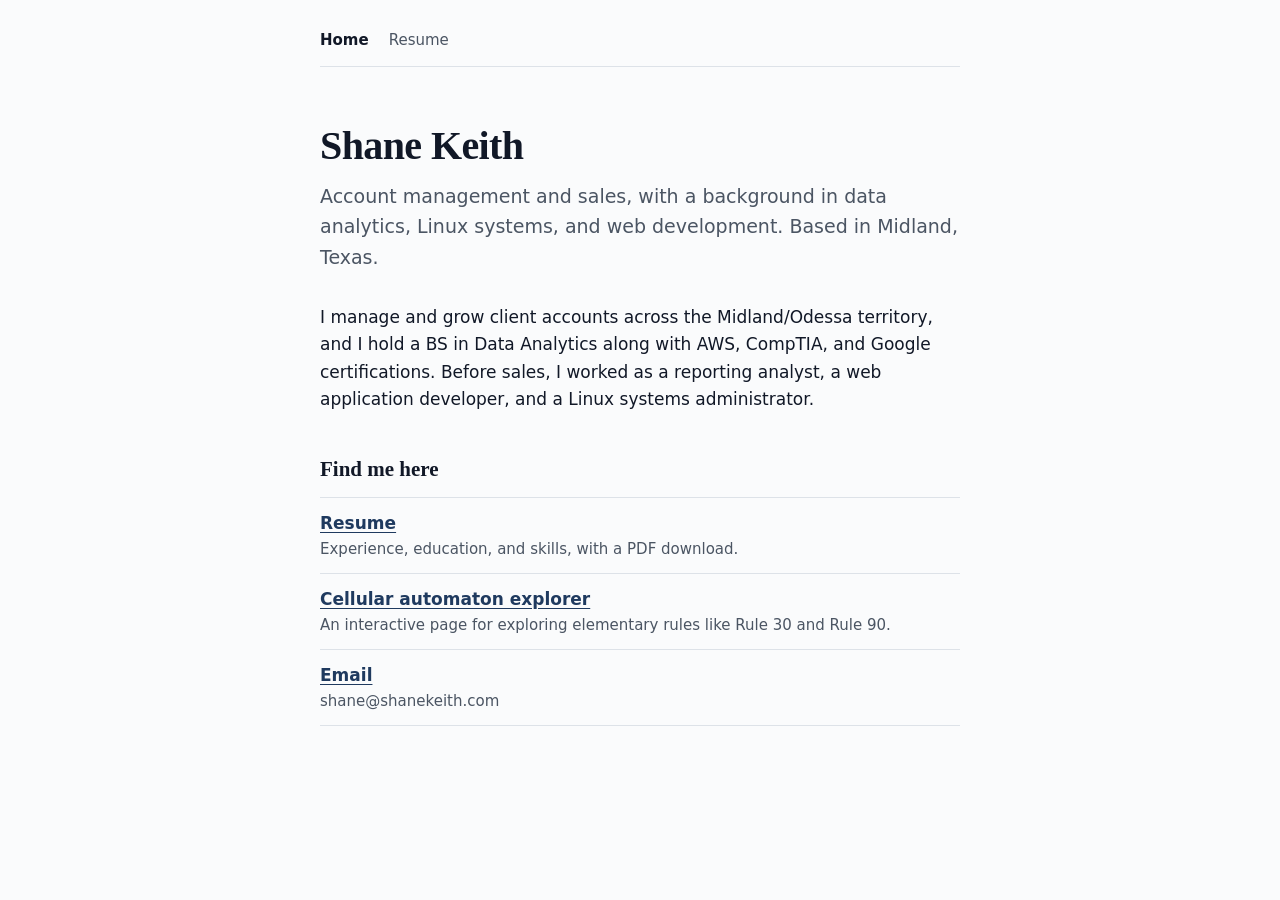
==== index.html @ 17053dce "Add files via upload" ====
<!DOCTYPE html>
<html lang="en">
<head>
<meta charset="utf-8">
<meta name="viewport" content="width=device-width, initial-scale=1, viewport-fit=cover">
<title>Shane Keith</title>
<meta name="description" content="Shane Keith. Account management and sales professional with a background in data analytics, Linux systems, and web development. Midland, Texas.">
<link rel="stylesheet" href="/style.css">
</head>
<body>
<div class="wrap">
  <nav aria-label="Main">
    <a href="/" aria-current="page">Home</a>
    <a href="/resume/">Resume</a>
  </nav>
  <main>
    <h1>Shane Keith</h1>
    <p class="sub">Account management and sales, with a background in data analytics, Linux systems, and web development. Based in Midland, Texas.</p>
    <p>I manage and grow client accounts across the Midland/Odessa territory, and I hold a BS in Data Analytics along with AWS, CompTIA, and Google certifications. Before sales, I worked as a reporting analyst, a web application developer, and a Linux systems administrator.</p>

    <h2>Find me here</h2>
    <ul class="links">
      <li><a href="/resume/">Resume</a><span>Experience, education, and skills, with a PDF download.</span></li>
      <li><a href="/rule-explorer/">Cellular automaton explorer</a><span>An interactive page for exploring elementary rules like Rule 30 and Rule 90.</span></li>
      <li><a href="mailto:shane@shanekeith.com">Email</a><span>shane@shanekeith.com</span></li>
      <!-- Add LinkedIn here once the profile URL is set:
      <li><a href="https://www.linkedin.com/in/YOUR-URL">LinkedIn</a><span>Profile and work history.</span></li>
      -->
    </ul>
  </main>
</div>
</body>
</html>
---- style.css ----
:root{
  --bg:#fafbfc;--ink:#111827;--ink2:#4b5563;--line:#dde2e8;--accent:#1f3a5f;--accent-ink:#ffffff;
  box-sizing:border-box;
  padding-top:env(safe-area-inset-top,0px);
  padding-bottom:env(safe-area-inset-bottom,0px);
}
@media (prefers-color-scheme:dark){
  :root{--bg:#0e1217;--ink:#e8ecf0;--ink2:#9aa5b1;--line:#252d36;--accent:#9db8dc;--accent-ink:#0e1217;}
}
html{scroll-padding-top:env(safe-area-inset-top,0px);}
*,*::before,*::after{box-sizing:border-box;}
body{margin:0;background:var(--bg);color:var(--ink);font-family:system-ui,-apple-system,"Segoe UI",Roboto,sans-serif;font-size:17px;line-height:1.6;}
a{color:var(--accent);text-underline-offset:3px;}
a:hover{text-decoration-thickness:2px;}
:focus-visible{outline:2px solid var(--accent);outline-offset:3px;}
.wrap{max-width:680px;margin:0 auto;padding:28px 20px 64px;}
nav{display:flex;gap:20px;font-size:15px;margin:0 0 56px;padding-bottom:14px;border-bottom:1px solid var(--line);}
nav a{color:var(--ink2);text-decoration:none;}
nav a[aria-current="page"]{color:var(--ink);font-weight:600;}
nav a:hover{color:var(--ink);}
h1{font-family:Georgia,"Times New Roman",serif;font-size:40px;font-weight:600;letter-spacing:-0.015em;line-height:1.15;margin:0 0 12px;}
h2{font-family:Georgia,"Times New Roman",serif;font-size:21px;font-weight:600;margin:40px 0 10px;}
h3{font-size:17px;font-weight:600;margin:0;}
p{margin:0 0 14px;max-width:62ch;}
.sub{color:var(--ink2);font-size:19px;margin:0 0 32px;}
.links{list-style:none;padding:0;margin:0;}
.links li{padding:12px 0;border-top:1px solid var(--line);}
.links li:last-child{border-bottom:1px solid var(--line);}
.links a{font-weight:600;}
.links span{display:block;color:var(--ink2);font-size:15px;}
.btn{display:inline-block;background:var(--accent);color:var(--accent-ink);padding:8px 16px;border-radius:6px;text-decoration:none;font-size:15px;font-weight:600;}
.btn:hover{text-decoration:underline;}
.job{margin:0 0 24px;}
.job .meta{display:flex;flex-wrap:wrap;justify-content:space-between;gap:4px 16px;}
.job .when{color:var(--ink2);font-size:15px;}
.job .where{color:var(--ink2);font-size:15px;margin:0 0 6px;}
ul.plain{margin:6px 0 0;padding-left:20px;}
ul.plain li{margin:0 0 6px;max-width:62ch;}
dl.skills{margin:0;}
dl.skills dt{font-weight:600;margin-top:10px;}
dl.skills dd{margin:0;color:var(--ink2);}
.top{display:flex;flex-wrap:wrap;justify-content:space-between;align-items:flex-end;gap:12px;margin:0 0 4px;}
.loc{color:var(--ink2);margin:0 0 8px;}
@media print{
  nav,.btn,.noprint{display:none;}
  body{background:#fff;color:#000;font-size:11pt;}
  .wrap{padding:0;max-width:none;}
  a{color:#000;}
}
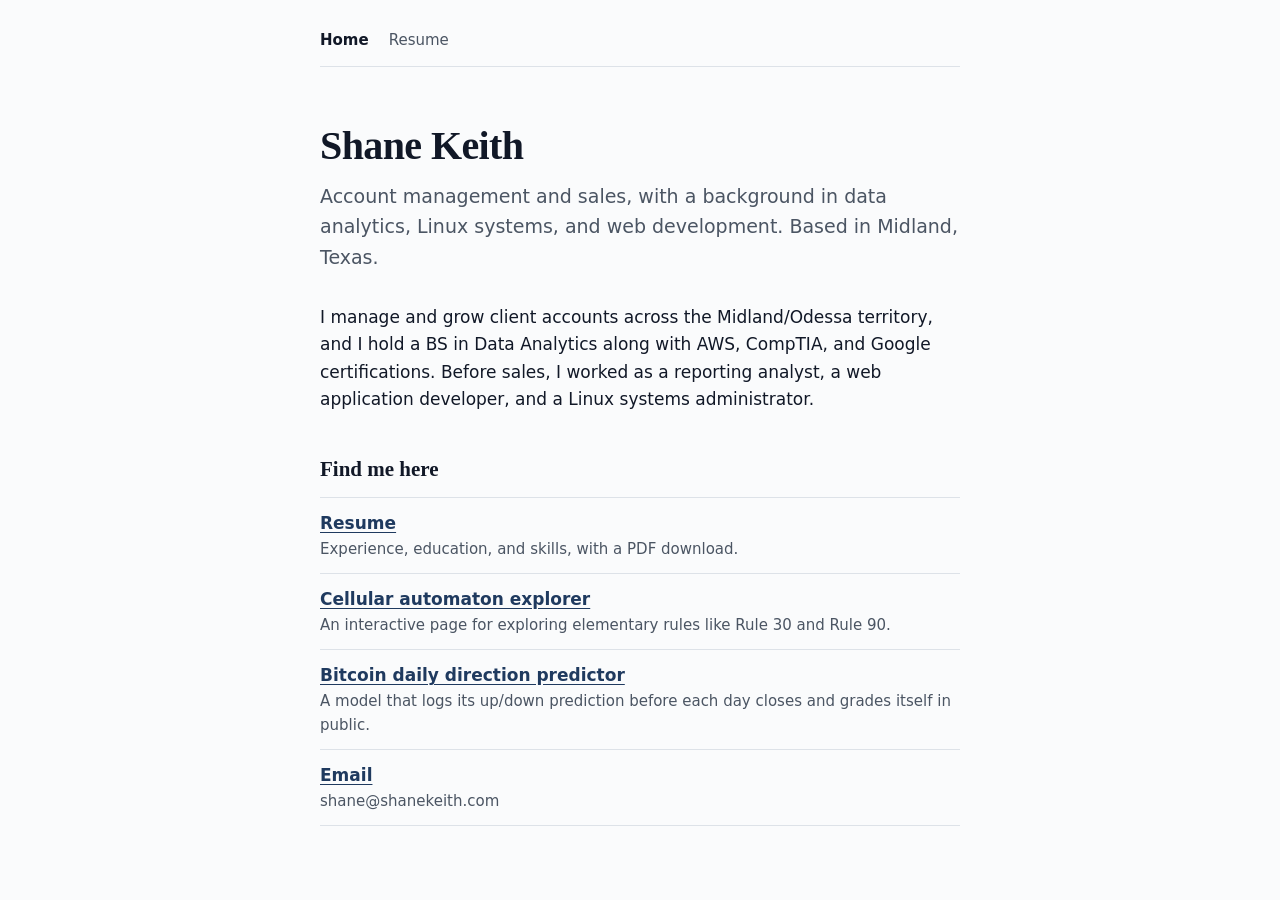
==== commit bd08465e: "Add Bitcoin predictor page and homepage link" ====
--- a/index.html
+++ b/index.html
@@ -22,6 +22,7 @@
     <ul class="links">
       <li><a href="/resume/">Resume</a><span>Experience, education, and skills, with a PDF download.</span></li>
       <li><a href="/rule-explorer/">Cellular automaton explorer</a><span>An interactive page for exploring elementary rules like Rule 30 and Rule 90.</span></li>
+      <li><a href="/btc/">Bitcoin daily direction predictor</a><span>A model that logs its up/down prediction before each day closes and grades itself in public.</span></li>
       <li><a href="mailto:shane@shanekeith.com">Email</a><span>shane@shanekeith.com</span></li>
       <!-- Add LinkedIn here once the profile URL is set:
       <li><a href="https://www.linkedin.com/in/YOUR-URL">LinkedIn</a><span>Profile and work history.</span></li>
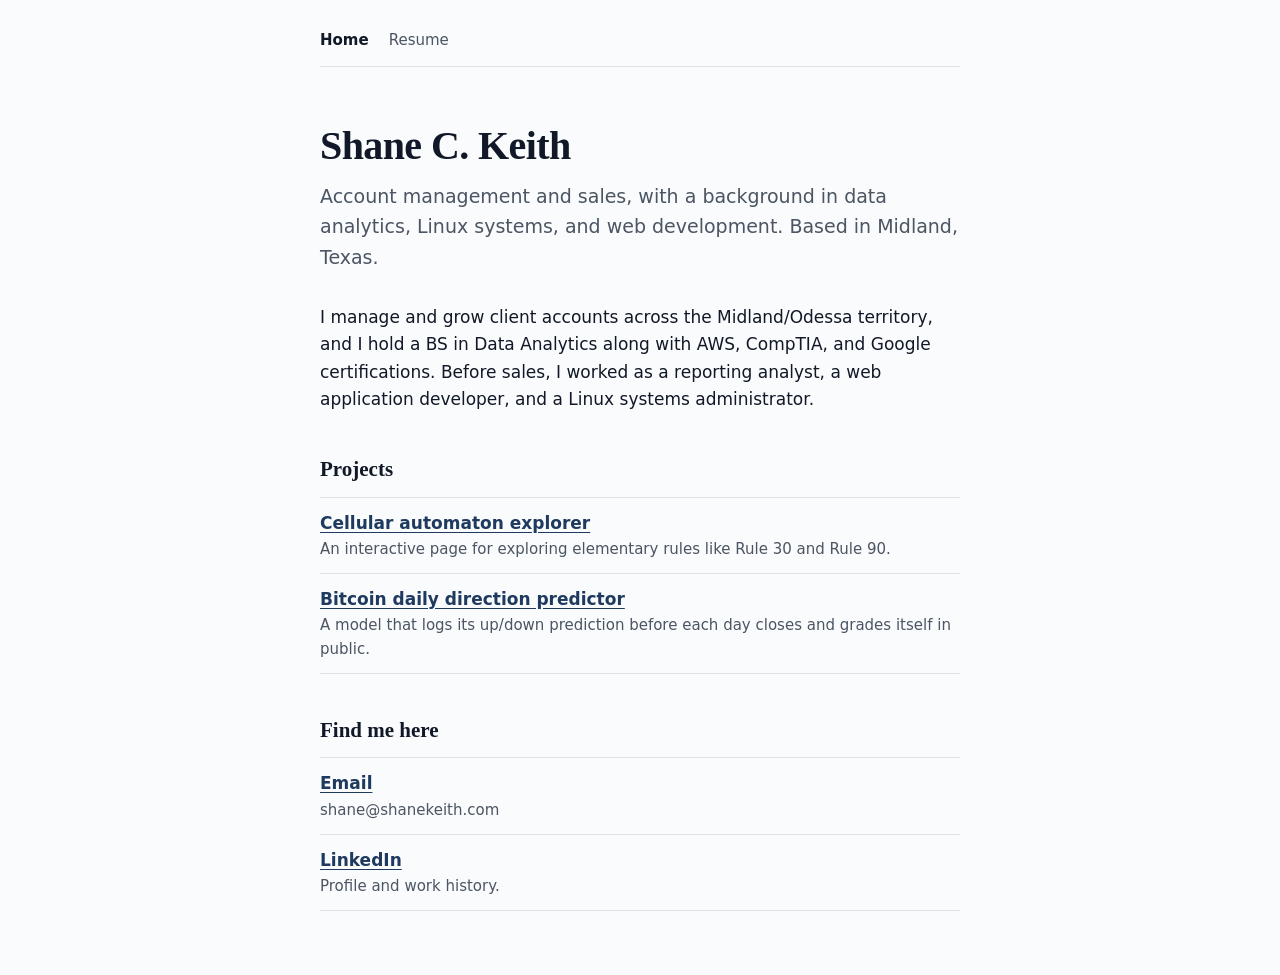
==== commit b5bfda59: "Homepage: Projects section, Find me here with email and LinkedIn" ====
--- a/index.html
+++ b/index.html
@@ -3,7 +3,7 @@
 <head>
 <meta charset="utf-8">
 <meta name="viewport" content="width=device-width, initial-scale=1, viewport-fit=cover">
-<title>Shane Keith</title>
+<title>Shane C. Keith</title>
 <meta name="description" content="Shane Keith. Account management and sales professional with a background in data analytics, Linux systems, and web development. Midland, Texas.">
 <link rel="stylesheet" href="/style.css">
 </head>
@@ -14,19 +14,20 @@
     <a href="/resume/">Resume</a>
   </nav>
   <main>
-    <h1>Shane Keith</h1>
+    <h1>Shane C. Keith</h1>
     <p class="sub">Account management and sales, with a background in data analytics, Linux systems, and web development. Based in Midland, Texas.</p>
     <p>I manage and grow client accounts across the Midland/Odessa territory, and I hold a BS in Data Analytics along with AWS, CompTIA, and Google certifications. Before sales, I worked as a reporting analyst, a web application developer, and a Linux systems administrator.</p>
 
+    <h2>Projects</h2>
+    <ul class="links">
+      <li><a href="/rule-explorer/">Cellular automaton explorer</a><span>An interactive page for exploring elementary rules like Rule 30 and Rule 90.</span></li>
+      <li><a href="/btc/">Bitcoin daily direction predictor</a><span>A model that logs its up/down prediction before each day closes and grades itself in public.</span></li>
+    </ul>
+
     <h2>Find me here</h2>
     <ul class="links">
-      <li><a href="/resume/">Resume</a><span>Experience, education, and skills, with a PDF download.</span></li>
-      <li><a href="/rule-explorer/">Cellular automaton explorer</a><span>An interactive page for exploring elementary rules like Rule 30 and Rule 90.</span></li>
-      <li><a href="/btc/">Bitcoin daily direction predictor</a><span>A model that logs its up/down prediction before each day closes and grades itself in public.</span></li>
       <li><a href="mailto:shane@shanekeith.com">Email</a><span>shane@shanekeith.com</span></li>
-      <!-- Add LinkedIn here once the profile URL is set:
-      <li><a href="https://www.linkedin.com/in/YOUR-URL">LinkedIn</a><span>Profile and work history.</span></li>
-      -->
+      <li><a href="https://www.linkedin.com/in/shaneckeith/">LinkedIn</a><span>Profile and work history.</span></li>
     </ul>
   </main>
 </div>
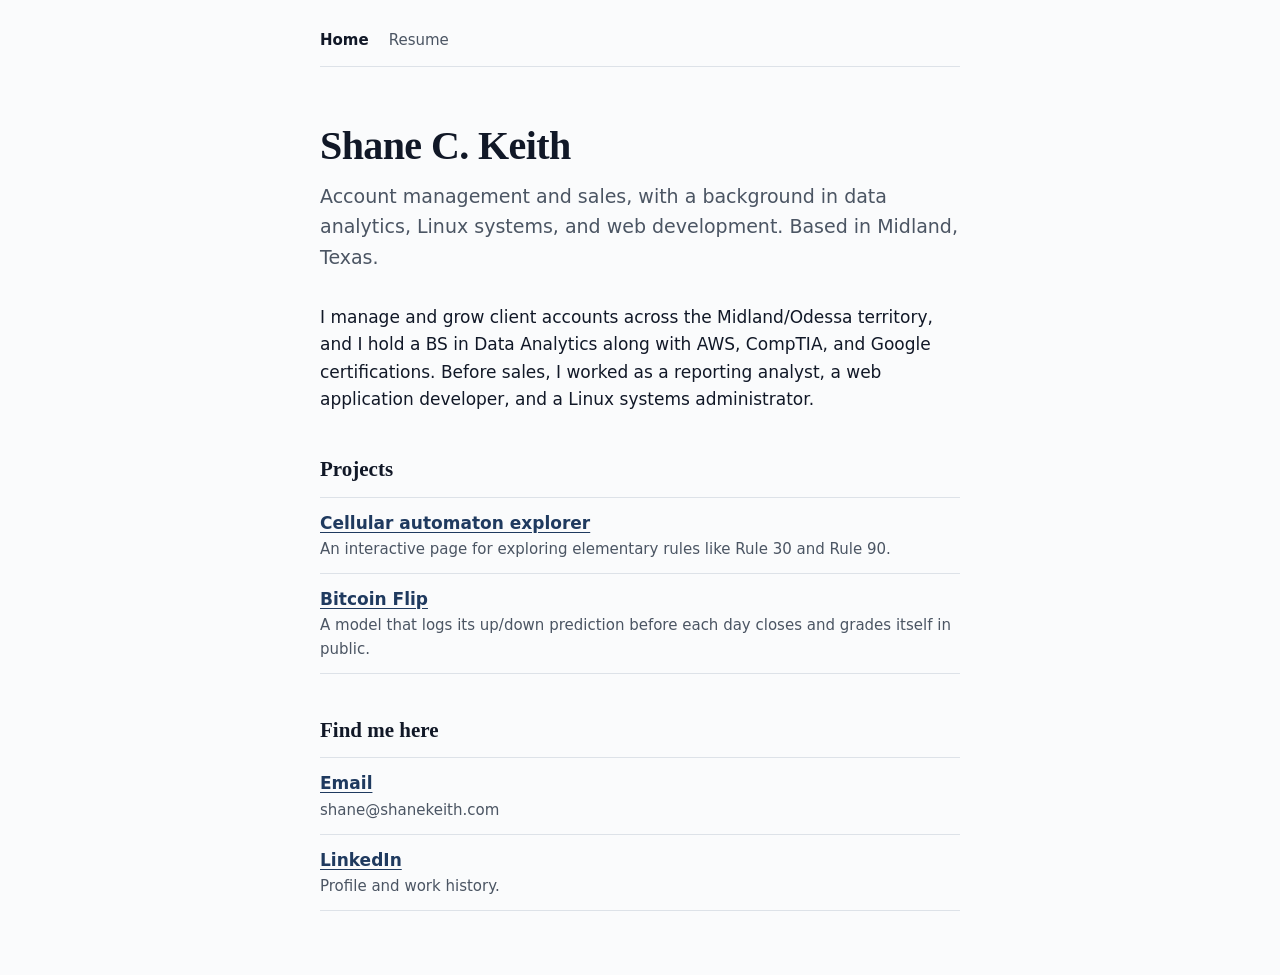
==== commit 24b68ca0: "Rename Bitcoin predictor to Bitcoin Flip" ====
--- a/index.html
+++ b/index.html
@@ -21,7 +21,7 @@
     <h2>Projects</h2>
     <ul class="links">
       <li><a href="/rule-explorer/">Cellular automaton explorer</a><span>An interactive page for exploring elementary rules like Rule 30 and Rule 90.</span></li>
-      <li><a href="/btc/">Bitcoin daily direction predictor</a><span>A model that logs its up/down prediction before each day closes and grades itself in public.</span></li>
+      <li><a href="/btc/">Bitcoin Flip</a><span>A model that logs its up/down prediction before each day closes and grades itself in public.</span></li>
     </ul>
 
     <h2>Find me here</h2>
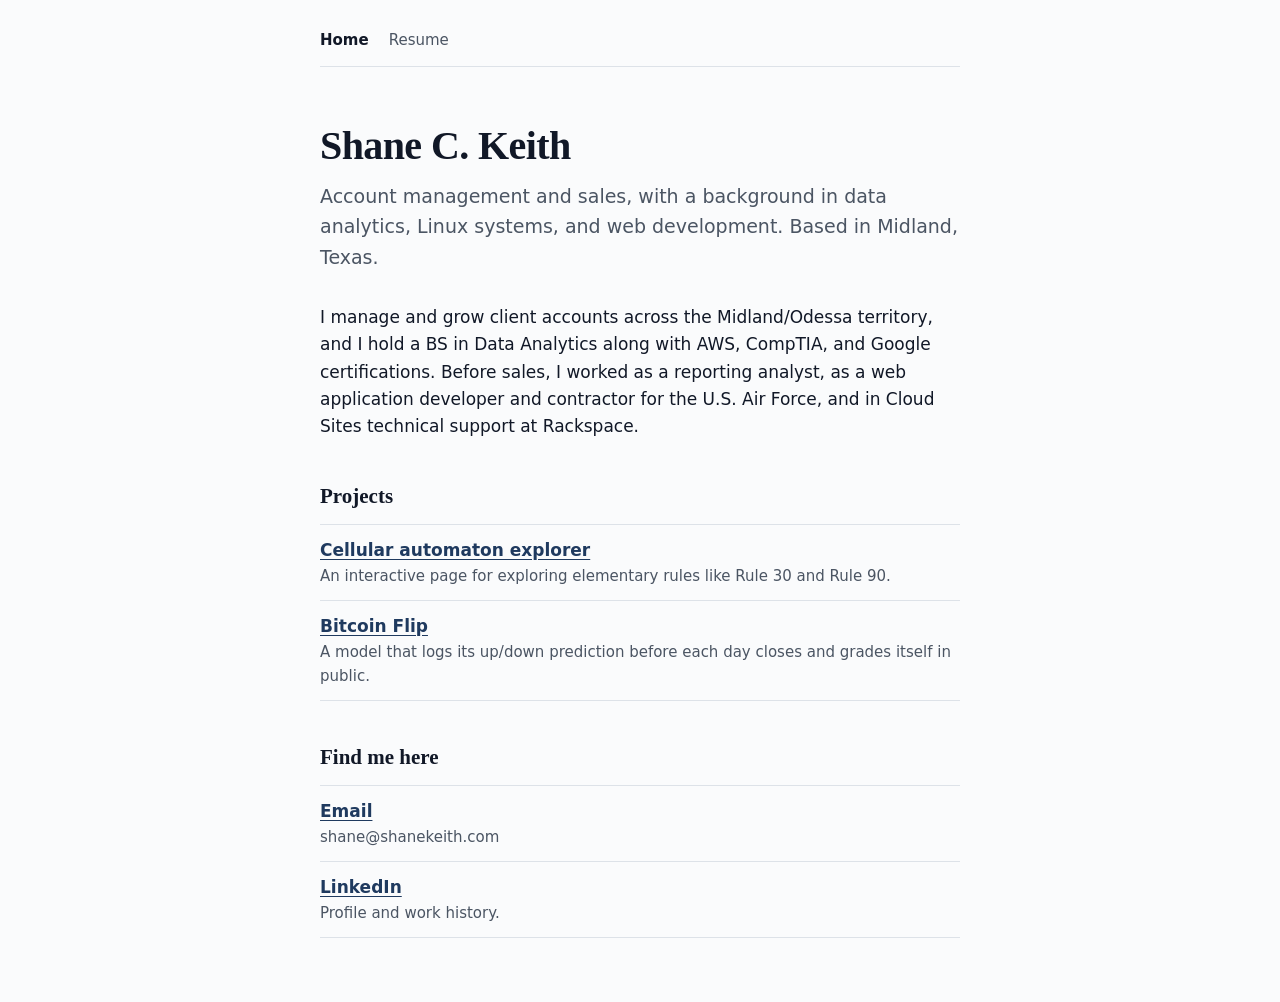
==== commit 562f0320: "Update bio wording" ====
--- a/index.html
+++ b/index.html
@@ -16,8 +16,7 @@
   <main>
     <h1>Shane C. Keith</h1>
     <p class="sub">Account management and sales, with a background in data analytics, Linux systems, and web development. Based in Midland, Texas.</p>
-    <p>I manage and grow client accounts across the Midland/Odessa territory, and I hold a BS in Data Analytics along with AWS, CompTIA, and Google certifications. Before sales, I worked as a reporting analyst, a web application developer, and a Linux systems administrator.</p>
-
+<p>I manage and grow client accounts across the Midland/Odessa territory, and I hold a BS in Data Analytics along with AWS, CompTIA, and Google certifications. Before sales, I worked as a reporting analyst, as a web application developer and contractor for the U.S. Air Force, and in Cloud Sites technical support at Rackspace.</p>
     <h2>Projects</h2>
     <ul class="links">
       <li><a href="/rule-explorer/">Cellular automaton explorer</a><span>An interactive page for exploring elementary rules like Rule 30 and Rule 90.</span></li>
